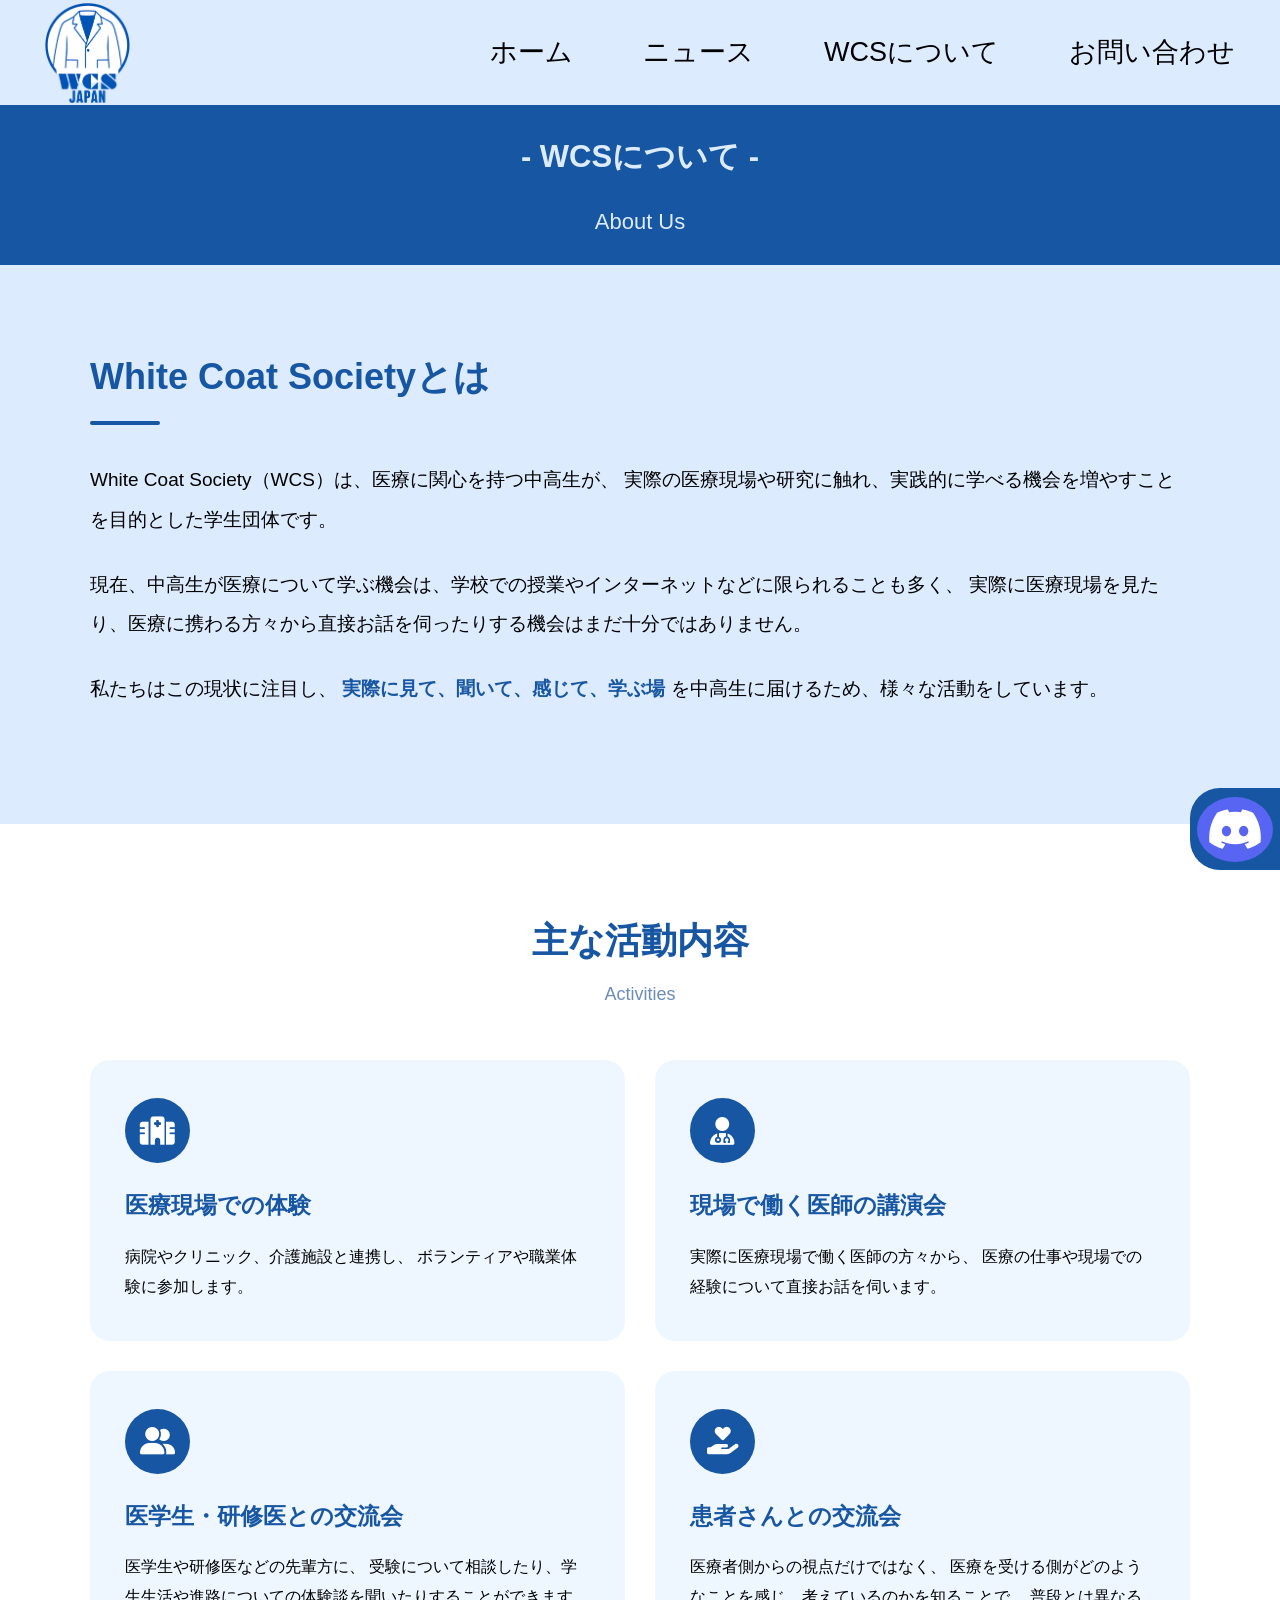
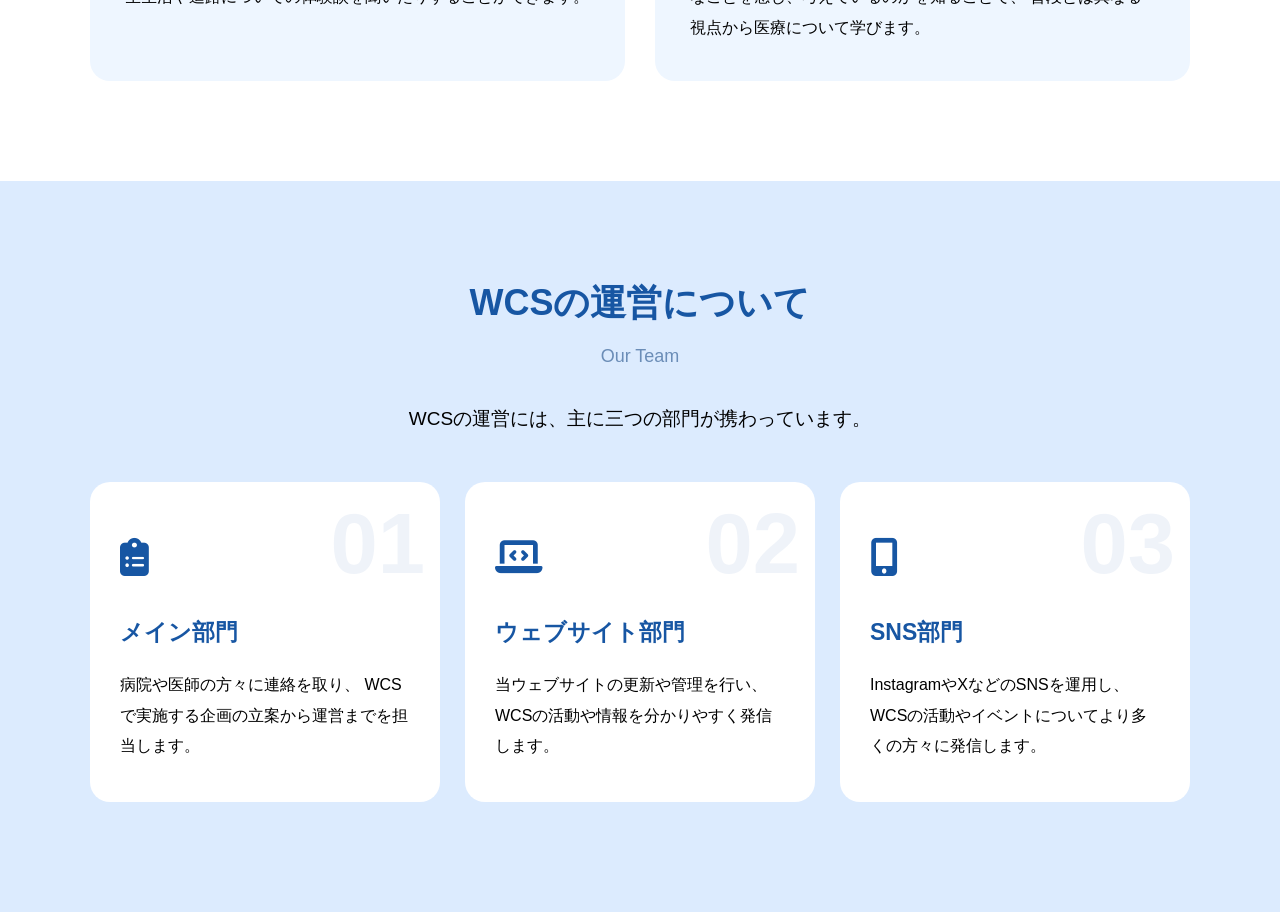
==== about.html @ f5d73d20 "Replace old website with new WCS website" ====
<!doctype html>
<html lang="ja">
  <head>
    <meta charset="UTF-8" />
    <meta name="viewport" content="width=device-width, initial-scale=1.0" />
    <title>About Us | White Coat Society Japan</title>

    <link
      rel="stylesheet"
      href="https://cdnjs.cloudflare.com/ajax/libs/font-awesome/6.4.0/css/all.min.css"
    />

    <link rel="stylesheet" href="about.css" />
  </head>

  <body>
    <header class="header">
      <a href="index.html" class="logo">
        <img src="images/logo.png" alt="WCS Logo" />
      </a>

     <nav class="nav">
        <a href="index.html">ホーム</a>
        <a href="news.html">ニュース</a>
        <a href="about.html">WCSについて</a>
        <a href="contact.html">お問い合わせ</a>
      </nav>
    </header>

    <section class="contact-hero">
      <h1>- WCSについて -</h1>
      <p>About Us</p>
    </section>

    <main>
      <section class="about-intro">
        <div class="section-container">
          <h2>White Coat Societyとは</h2>

          <p>
            White Coat Society（WCS）は、医療に関心を持つ中高生が、
            実際の医療現場や研究に触れ、実践的に学べる機会を増やすことを目的とした学生団体です。
          </p>

          <p>
            現在、中高生が医療について学ぶ機会は、学校での授業やインターネットなどに限られることも多く、
            実際に医療現場を見たり、医療に携わる方々から直接お話を伺ったりする機会はまだ十分ではありません。
          </p>

          <p>
            私たちはこの現状に注目し、
            <strong>実際に見て、聞いて、感じて、学ぶ場</strong>
            を中高生に届けるため、様々な活動をしています。
          </p>
        </div>
      </section>

      <section class="activities-section">
        <div class="section-container">
          <div class="section-title">
            <h2>主な活動内容</h2>
            <p>Activities</p>
          </div>

          <div class="activity-grid">
            <div class="activity-card">
              <div class="activity-icon">
                <i class="fa-solid fa-hospital"></i>
              </div>

              <h3>医療現場での体験</h3>

              <p>
                病院やクリニック、介護施設と連携し、
                ボランティアや職業体験に参加します。
              </p>
            </div>

            <div class="activity-card">
              <div class="activity-icon">
                <i class="fa-solid fa-user-doctor"></i>
              </div>

              <h3>現場で働く医師の講演会</h3>

              <p>
                実際に医療現場で働く医師の方々から、
                医療の仕事や現場での経験について直接お話を伺います。
              </p>
            </div>

            <div class="activity-card">
              <div class="activity-icon">
                <i class="fa-solid fa-user-group"></i>
              </div>

              <h3>医学生・研修医との交流会</h3>

              <p>
                医学生や研修医などの先輩方に、
                受験について相談したり、学生生活や進路についての体験談を聞いたりすることができます。
              </p>
            </div>

            <div class="activity-card">
              <div class="activity-icon">
                <i class="fa-solid fa-hand-holding-heart"></i>
              </div>

              <h3>患者さんとの交流会</h3>

              <p>
                医療者側からの視点だけではなく、
                医療を受ける側がどのようなことを感じ、考えているのかを知ることで、
                普段とは異なる視点から医療について学びます。
              </p>
            </div>
          </div>
        </div>
      </section>

      <section class="management-section">
        <div class="section-container">
          <div class="section-title">
            <h2>WCSの運営について</h2>
            <p>Our Team</p>
          </div>

          <p class="management-intro">
            WCSの運営には、主に三つの部門が携わっています。
          </p>

          <div class="department-grid">
            <div class="department-card">
              <div class="department-number">01</div>

              <div class="department-icon">
                <i class="fa-solid fa-clipboard-list"></i>
              </div>

              <h3>メイン部門</h3>

              <p>
                病院や医師の方々に連絡を取り、
                WCSで実施する企画の立案から運営までを担当します。
              </p>
            </div>

            <div class="department-card">
              <div class="department-number">02</div>

              <div class="department-icon">
                <i class="fa-solid fa-laptop-code"></i>
              </div>

              <h3>ウェブサイト部門</h3>

              <p>
                当ウェブサイトの更新や管理を行い、
                WCSの活動や情報を分かりやすく発信します。
              </p>
            </div>

            <div class="department-card">
              <div class="department-number">03</div>

              <div class="department-icon">
                <i class="fa-solid fa-mobile-screen-button"></i>
              </div>

              <h3>SNS部門</h3>

              <p>
                InstagramやXなどのSNSを運用し、
                WCSの活動やイベントについてより多くの方々に発信します。
              </p>
            </div>
          </div>
        </div>
      </section>
    </main>

    <a
      href="https://discord.gg/mYD9qf7tH"
      target="_blank"
      rel="noopener noreferrer"
      class="discord-btn"
      aria-label="Discord"
    >
      <i class="fa-brands fa-discord"></i>
    </a>
  </body>
</html>
---- about.css ----
* {
  margin: 0;
  padding: 0;
  box-sizing: border-box;
}

html {
  scroll-behavior: smooth;
}

body {
  background-color: #dcebfe;
  font-family: "Helvetica Neue", Arial, sans-serif;
  color: #000;
  line-height: 1.8;
}

/* HEADER */

.header {
  height: 105px;
  background-color: #dcebfe;
  display: flex;
  align-items: center;
  justify-content: space-between;
  padding: 0 45px;
}

.logo img {
  height: 100px;
  width: auto;
  display: block;
}

.nav {
  display: flex;
  align-items: center;
  gap: 70px;
}

.nav a {
  color: #000;
  text-decoration: none;
  font-size: 27px;
  font-weight: 400;
  transition: opacity 0.2s ease;
}

.nav a:hover {
  opacity: 0.55;
}

/* HERO */

.contact-hero {
  height: 160px;
  background-color: #1756a3;
  color: #dcebfe;
  display: flex;
  flex-direction: column;
  align-items: center;
  justify-content: center;
}

.contact-hero h1 {
  font-size: 31px;
  margin-bottom: 17px;
}

.contact-hero p {
  font-size: 22px;
}

/* GENERAL */

.section-container {
  width: min(1100px, 90%);
  margin: 0 auto;
}

.section-title {
  text-align: center;
  margin-bottom: 50px;
}

.section-title h2 {
  color: #1756a3;
  font-size: 36px;
  margin-bottom: 4px;
}

.section-title p {
  color: #6b8db7;
  font-size: 18px;
}

/* ABOUT INTRO */

.about-intro {
  padding: 80px 0 90px;
}

.about-intro h2 {
  color: #1756a3;
  font-size: 36px;
  margin-bottom: 35px;
  position: relative;
  padding-bottom: 15px;
}

.about-intro h2::after {
  content: "";
  position: absolute;
  bottom: 0;
  left: 0;
  width: 70px;
  height: 4px;
  background-color: #1756a3;
  border-radius: 10px;
}

.about-intro p {
  font-size: 19px;
  line-height: 2.1;
  margin-bottom: 25px;
}

.about-intro strong {
  color: #1756a3;
}

/* ACTIVITIES */

.activities-section {
  background-color: #ffffff;
  padding: 85px 0 100px;
}

.activity-grid {
  display: grid;
  grid-template-columns: repeat(2, 1fr);
  gap: 30px;
}

.activity-card {
  background-color: #eef6ff;
  padding: 38px 35px;
  border-radius: 20px;
  transition:
    transform 0.25s ease,
    box-shadow 0.25s ease;
}

.activity-card:hover {
  transform: translateY(-5px);
  box-shadow: 0 12px 30px rgba(23, 86, 163, 0.13);
}

.activity-icon {
  width: 65px;
  height: 65px;
  border-radius: 50%;
  background-color: #1756a3;
  color: #ffffff;
  display: flex;
  align-items: center;
  justify-content: center;
  font-size: 28px;
  margin-bottom: 22px;
}

.activity-card h3 {
  color: #1756a3;
  font-size: 23px;
  margin-bottom: 15px;
}

.activity-card p {
  font-size: 16px;
  line-height: 1.9;
}

/* MANAGEMENT */

.management-section {
  padding: 90px 0 110px;
}

.management-intro {
  text-align: center;
  font-size: 19px;
  margin-top: -20px;
  margin-bottom: 45px;
}

.department-grid {
  display: grid;
  grid-template-columns: repeat(3, 1fr);
  gap: 25px;
}

.department-card {
  position: relative;
  background-color: #ffffff;
  border-radius: 20px;
  padding: 42px 30px 35px;
  overflow: hidden;
  min-height: 320px;
  transition:
    transform 0.25s ease,
    box-shadow 0.25s ease;
}

.department-card:hover {
  transform: translateY(-5px);
  box-shadow: 0 12px 30px rgba(23, 86, 163, 0.15);
}

.department-number {
  position: absolute;
  top: -15px;
  right: 15px;
  font-size: 85px;
  font-weight: 800;
  color: rgba(23, 86, 163, 0.07);
}

.department-icon {
  color: #1756a3;
  font-size: 38px;
  margin-bottom: 20px;
}

.department-card h3 {
  color: #1756a3;
  font-size: 23px;
  margin-bottom: 17px;
}

.department-card p {
  font-size: 16px;
  line-height: 1.9;
}

/* DISCORD */

.discord-btn {
  position: fixed;
  bottom: 30px;
  right: 0;
  width: 90px;
  height: 82px;
  background-color: #1756a3;
  color: #fff;
  border-radius: 30px 0 0 30px;
  display: flex;
  align-items: center;
  justify-content: center;
  font-size: 45px;
  text-decoration: none;
  z-index: 999;
  transition:
    width 0.2s ease,
    background-color 0.2s ease;
}

.discord-btn:hover {
  width: 105px;
  background-color: #104785;
}

.discord-btn i {
  background-color: #5865f2;
  border-radius: 50%;
  padding: 10px;
}

/* MOBILE */

@media (max-width: 768px) {
  .header {
    height: 80px;
    padding: 0 20px;
  }

  .logo img {
    height: 65px;
  }

  .nav {
    gap: 20px;
  }

  .nav a {
    font-size: 14px;
  }

  .contact-hero {
    height: 135px;
  }

  .contact-hero h1 {
    font-size: 25px;
    margin-bottom: 10px;
  }

  .contact-hero p {
    font-size: 17px;
  }

  .about-intro {
    padding: 55px 0 65px;
  }

  .about-intro h2 {
    font-size: 28px;
    margin-bottom: 28px;
  }

  .about-intro p {
    font-size: 16px;
    line-height: 2;
  }

  .activities-section {
    padding: 65px 0 75px;
  }

  .section-title {
    margin-bottom: 35px;
  }

  .section-title h2 {
    font-size: 29px;
  }

  .section-title p {
    font-size: 16px;
  }

  .activity-grid {
    grid-template-columns: 1fr;
    gap: 20px;
  }

  .activity-card {
    padding: 30px 25px;
  }

  .activity-card h3 {
    font-size: 21px;
  }

  .management-section {
    padding: 65px 0 90px;
  }

  .management-intro {
    font-size: 16px;
    margin-bottom: 35px;
  }

  .department-grid {
    grid-template-columns: 1fr;
    gap: 20px;
  }

  .department-card {
    min-height: 0;
    padding: 35px 27px;
  }

  .discord-btn {
    width: 68px;
    height: 65px;
    font-size: 31px;
  }
}

@media (max-width: 520px) {
  .header {
    padding: 0 12px;
  }

  .logo img {
    height: 55px;
  }

  .nav {
    gap: 12px;
  }

  .nav a {
    font-size: 12px;
  }

  .contact-hero h1 {
    font-size: 22px;
  }
}
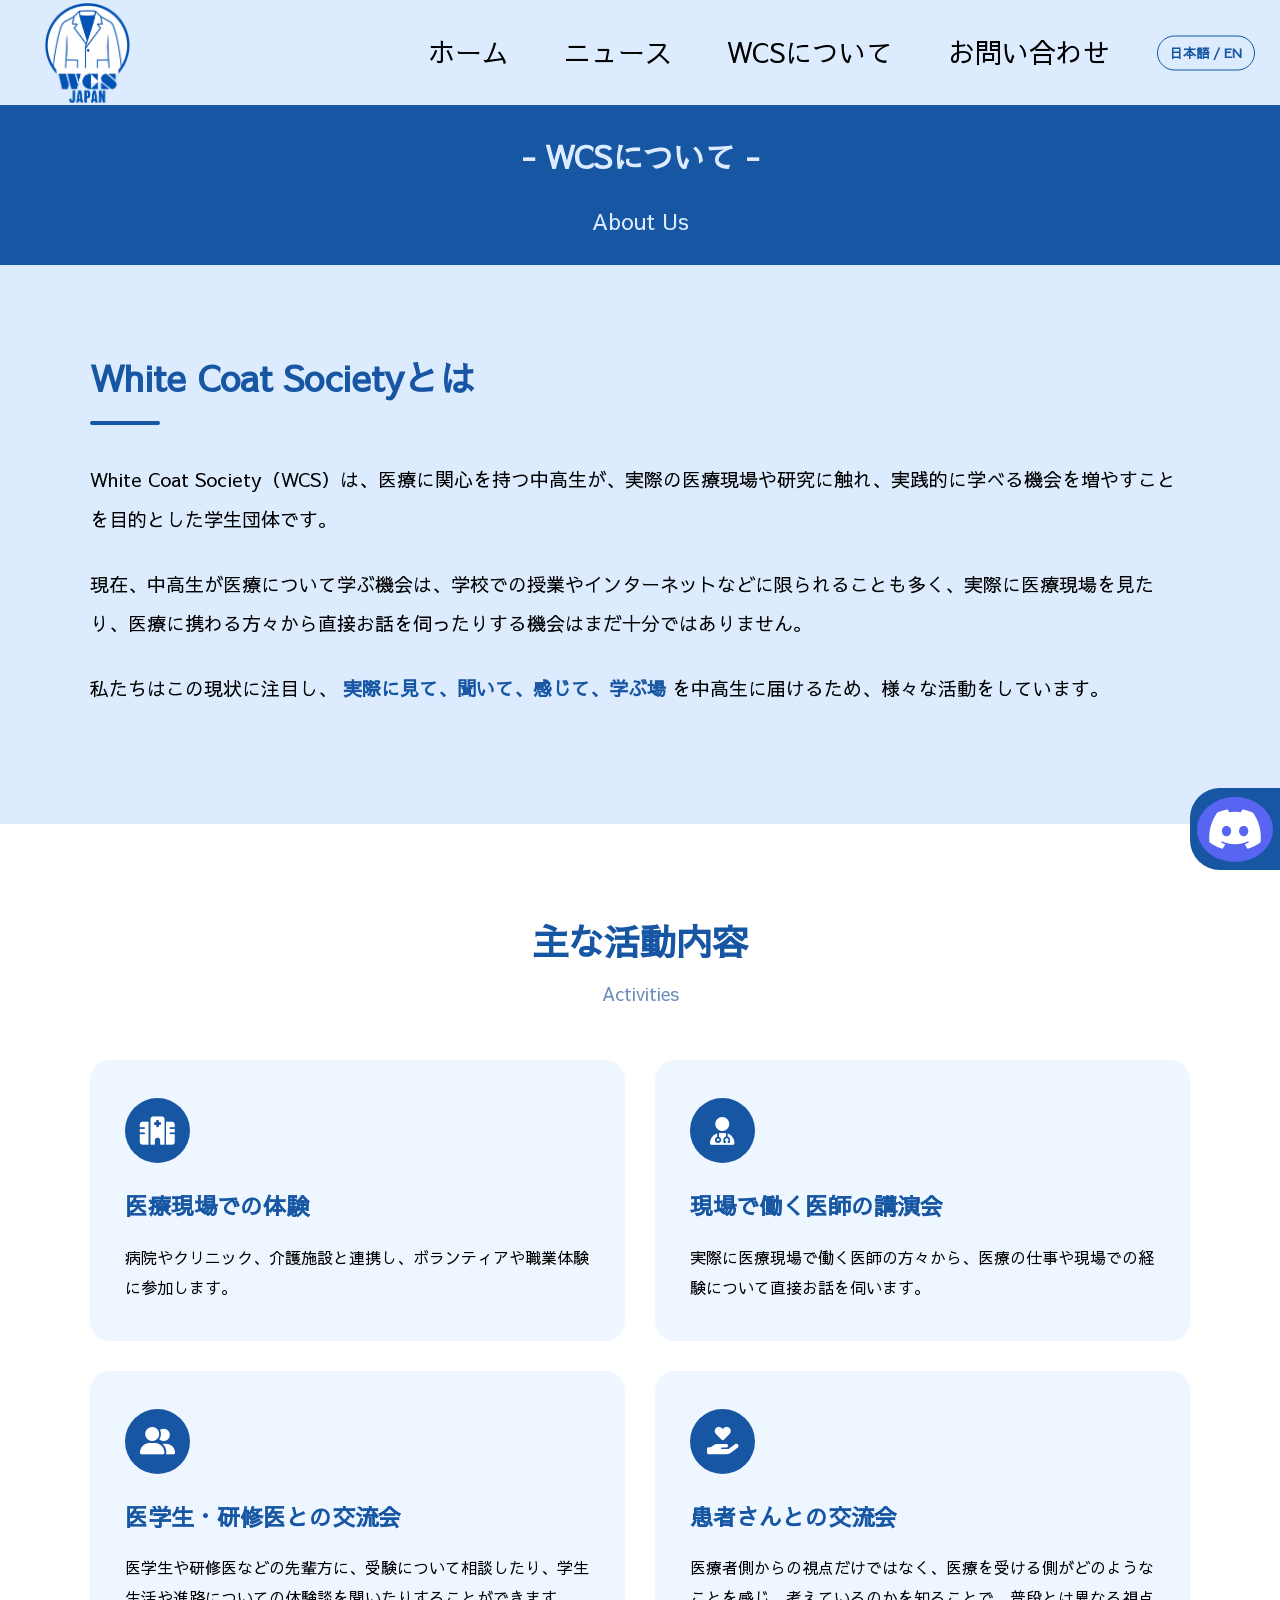
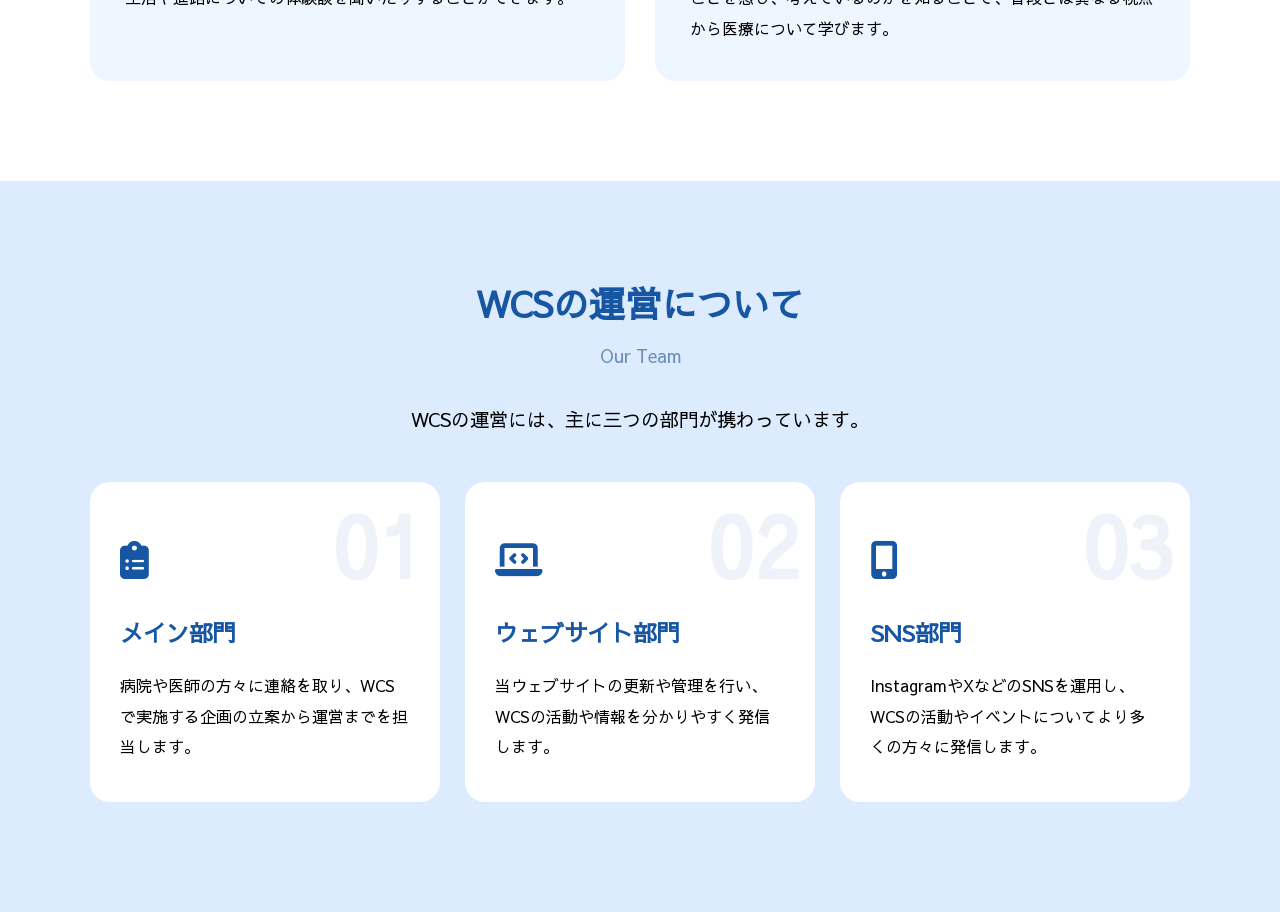
==== commit d22082b4: "jp/en" ====
--- a/about.html
+++ b/about.html
@@ -11,6 +11,14 @@
     />
 
     <link rel="stylesheet" href="about.css" />
+
+    <link rel="preconnect" href="https://fonts.googleapis.com">
+<link rel="preconnect" href="https://fonts.gstatic.com" crossorigin>
+<link
+  href="https://fonts.googleapis.com/css2?family=Sawarabi+Gothic&display=swap"
+  rel="stylesheet"
+>
+
   </head>
 
   <body>
@@ -18,39 +26,46 @@
       <a href="index.html" class="logo">
         <img src="images/logo.png" alt="WCS Logo" />
       </a>
-
-     <nav class="nav">
-        <a href="index.html">ホーム</a>
-        <a href="news.html">ニュース</a>
-        <a href="about.html">WCSについて</a>
-        <a href="contact.html">お問い合わせ</a>
-      </nav>
+      
+<nav class="nav">
+  <a href="index.html" data-i18n="nav.home">ホーム</a>
+  <a href="news.html" data-i18n="nav.news">ニュース</a>
+  <a href="about.html" data-i18n="nav.about">WCSについて</a>
+  <a href="contact.html" data-i18n="nav.contact">お問い合わせ</a>
+</nav>
+
+ <div class="language-switch">
+    <button type="button" class="lang-btn" id="language-toggle">
+      日本語 / EN
+    </button>
+  </div>
+
     </header>
 
     <section class="contact-hero">
-      <h1>- WCSについて -</h1>
-      <p>About Us</p>
+      <h1><strong data-i18n="about.heroTitle">- WCSについて -</strong></h1>
+      <p data-i18n="about.heroSubtitle">About Us</p>
     </section>
 
     <main>
       <section class="about-intro">
         <div class="section-container">
-          <h2>White Coat Societyとは</h2>
-
-          <p>
+          <h2 data-i18n="about.whatTitle">White Coat Societyとは</h2>
+
+          <p data-i18n="about.intro1">
             White Coat Society（WCS）は、医療に関心を持つ中高生が、
             実際の医療現場や研究に触れ、実践的に学べる機会を増やすことを目的とした学生団体です。
           </p>
 
-          <p>
+          <p data-i18n="about.intro2">
             現在、中高生が医療について学ぶ機会は、学校での授業やインターネットなどに限られることも多く、
             実際に医療現場を見たり、医療に携わる方々から直接お話を伺ったりする機会はまだ十分ではありません。
           </p>
 
           <p>
-            私たちはこの現状に注目し、
-            <strong>実際に見て、聞いて、感じて、学ぶ場</strong>
-            を中高生に届けるため、様々な活動をしています。
+            <span data-i18n="about.intro3Before">私たちはこの現状に注目し、</span>
+            <strong data-i18n="about.intro3Strong">実際に見て、聞いて、感じて、学ぶ場</strong>
+            <span data-i18n="about.intro3After">を中高生に届けるため、様々な活動をしています。</span>
           </p>
         </div>
       </section>
@@ -58,8 +73,8 @@
       <section class="activities-section">
         <div class="section-container">
           <div class="section-title">
-            <h2>主な活動内容</h2>
-            <p>Activities</p>
+            <h2 data-i18n="about.activitiesTitle">主な活動内容</h2>
+            <p data-i18n="about.activitiesSubtitle">Activities</p>
           </div>
 
           <div class="activity-grid">
@@ -68,9 +83,9 @@
                 <i class="fa-solid fa-hospital"></i>
               </div>
 
-              <h3>医療現場での体験</h3>
-
-              <p>
+              <h3 data-i18n="about.activity1Title">医療現場での体験</h3>
+
+              <p data-i18n="about.activity1Text">
                 病院やクリニック、介護施設と連携し、
                 ボランティアや職業体験に参加します。
               </p>
@@ -81,9 +96,9 @@
                 <i class="fa-solid fa-user-doctor"></i>
               </div>
 
-              <h3>現場で働く医師の講演会</h3>
-
-              <p>
+              <h3 data-i18n="about.activity2Title">現場で働く医師の講演会</h3>
+
+              <p data-i18n="about.activity2Text">
                 実際に医療現場で働く医師の方々から、
                 医療の仕事や現場での経験について直接お話を伺います。
               </p>
@@ -94,9 +109,9 @@
                 <i class="fa-solid fa-user-group"></i>
               </div>
 
-              <h3>医学生・研修医との交流会</h3>
-
-              <p>
+              <h3 data-i18n="about.activity3Title">医学生・研修医との交流会</h3>
+
+              <p data-i18n="about.activity3Text">
                 医学生や研修医などの先輩方に、
                 受験について相談したり、学生生活や進路についての体験談を聞いたりすることができます。
               </p>
@@ -107,9 +122,9 @@
                 <i class="fa-solid fa-hand-holding-heart"></i>
               </div>
 
-              <h3>患者さんとの交流会</h3>
-
-              <p>
+              <h3 data-i18n="about.activity4Title">患者さんとの交流会</h3>
+
+              <p data-i18n="about.activity4Text">
                 医療者側からの視点だけではなく、
                 医療を受ける側がどのようなことを感じ、考えているのかを知ることで、
                 普段とは異なる視点から医療について学びます。
@@ -122,11 +137,11 @@
       <section class="management-section">
         <div class="section-container">
           <div class="section-title">
-            <h2>WCSの運営について</h2>
-            <p>Our Team</p>
-          </div>
-
-          <p class="management-intro">
+            <h2 data-i18n="about.teamTitle">WCSの運営について</h2>
+            <p data-i18n="about.teamSubtitle">Our Team</p>
+          </div>
+
+          <p class="management-intro" data-i18n="about.teamIntro">
             WCSの運営には、主に三つの部門が携わっています。
           </p>
 
@@ -138,9 +153,9 @@
                 <i class="fa-solid fa-clipboard-list"></i>
               </div>
 
-              <h3>メイン部門</h3>
-
-              <p>
+              <h3 data-i18n="about.department1Title">メイン部門</h3>
+
+              <p data-i18n="about.department1Text">
                 病院や医師の方々に連絡を取り、
                 WCSで実施する企画の立案から運営までを担当します。
               </p>
@@ -153,9 +168,9 @@
                 <i class="fa-solid fa-laptop-code"></i>
               </div>
 
-              <h3>ウェブサイト部門</h3>
-
-              <p>
+              <h3 data-i18n="about.department2Title">ウェブサイト部門</h3>
+
+              <p data-i18n="about.department2Text">
                 当ウェブサイトの更新や管理を行い、
                 WCSの活動や情報を分かりやすく発信します。
               </p>
@@ -168,9 +183,9 @@
                 <i class="fa-solid fa-mobile-screen-button"></i>
               </div>
 
-              <h3>SNS部門</h3>
-
-              <p>
+              <h3 data-i18n="about.department3Title">SNS部門</h3>
+
+              <p data-i18n="about.department3Text">
                 InstagramやXなどのSNSを運用し、
                 WCSの活動やイベントについてより多くの方々に発信します。
               </p>
@@ -189,5 +204,9 @@
     >
       <i class="fa-brands fa-discord"></i>
     </a>
+
+    <script src="language.js"></script>
+
   </body>
+
 </html>
--- a/about.css
+++ b/about.css
@@ -2,6 +2,11 @@
   margin: 0;
   padding: 0;
   box-sizing: border-box;
+  font-family: "Sawarabi Gothic", sans-serif;
+
+}
+strong {
+  font-weight: 700;
 }
 
 html {
@@ -15,9 +20,8 @@
   line-height: 1.8;
 }
 
-/* HEADER */
-
 .header {
+  position: relative;
   height: 105px;
   background-color: #dcebfe;
   display: flex;
@@ -35,7 +39,8 @@
 .nav {
   display: flex;
   align-items: center;
-  gap: 70px;
+  gap: 55px;
+  margin-right: 125px;
 }
 
 .nav a {
@@ -43,6 +48,7 @@
   text-decoration: none;
   font-size: 27px;
   font-weight: 400;
+  white-space: nowrap;
   transition: opacity 0.2s ease;
 }
 
@@ -50,7 +56,33 @@
   opacity: 0.55;
 }
 
-/* HERO */
+.language-switch {
+  position: absolute;
+  right: 25px;
+  top: 50%;
+  transform: translateY(-50%);
+}
+
+.lang-btn {
+  border: 1.5px solid #1756a3;
+  border-radius: 50px;
+  background-color: transparent;
+  color: #1756a3;
+  padding: 7px 12px;
+  font-family: inherit;
+  font-size: 13px;
+  font-weight: 700;
+  white-space: nowrap;
+  cursor: pointer;
+  transition:
+    background-color 0.2s ease,
+    color 0.2s ease;
+}
+
+.lang-btn:hover {
+  background-color: #1756a3;
+  color: #fff;
+}
 
 .contact-hero {
   height: 160px;
@@ -71,8 +103,6 @@
   font-size: 22px;
 }
 
-/* GENERAL */
-
 .section-container {
   width: min(1100px, 90%);
   margin: 0 auto;
@@ -93,8 +123,6 @@
   color: #6b8db7;
   font-size: 18px;
 }
-
-/* ABOUT INTRO */
 
 .about-intro {
   padding: 80px 0 90px;
@@ -128,8 +156,6 @@
 .about-intro strong {
   color: #1756a3;
 }
-
-/* ACTIVITIES */
 
 .activities-section {
   background-color: #ffffff;
@@ -180,8 +206,6 @@
   line-height: 1.9;
 }
 
-/* MANAGEMENT */
-
 .management-section {
   padding: 90px 0 110px;
 }
@@ -241,8 +265,6 @@
   font-size: 16px;
   line-height: 1.9;
 }
-
-/* DISCORD */
 
 .discord-btn {
   position: fixed;
@@ -275,24 +297,32 @@
   padding: 10px;
 }
 
-/* MOBILE */
-
 @media (max-width: 768px) {
   .header {
     height: 80px;
-    padding: 0 20px;
+    padding: 0 12px;
   }
 
   .logo img {
-    height: 65px;
+    height: 55px;
   }
 
   .nav {
-    gap: 20px;
+    gap: 12px;
+    margin-right: 72px;
   }
 
   .nav a {
-    font-size: 14px;
+    font-size: 12px;
+  }
+
+  .language-switch {
+    right: 8px;
+  }
+
+  .lang-btn {
+    font-size: 10px;
+    padding: 5px 7px;
   }
 
   .contact-hero {
@@ -379,19 +409,29 @@
 
 @media (max-width: 520px) {
   .header {
-    padding: 0 12px;
+    padding: 0 8px;
   }
 
   .logo img {
-    height: 55px;
+    height: 48px;
   }
 
   .nav {
-    gap: 12px;
+    gap: 8px;
+    margin-right: 60px;
   }
 
   .nav a {
-    font-size: 12px;
+    font-size: 10px;
+  }
+
+  .language-switch {
+    right: 5px;
+  }
+
+  .lang-btn {
+    font-size: 9px;
+    padding: 4px 6px;
   }
 
   .contact-hero h1 {
